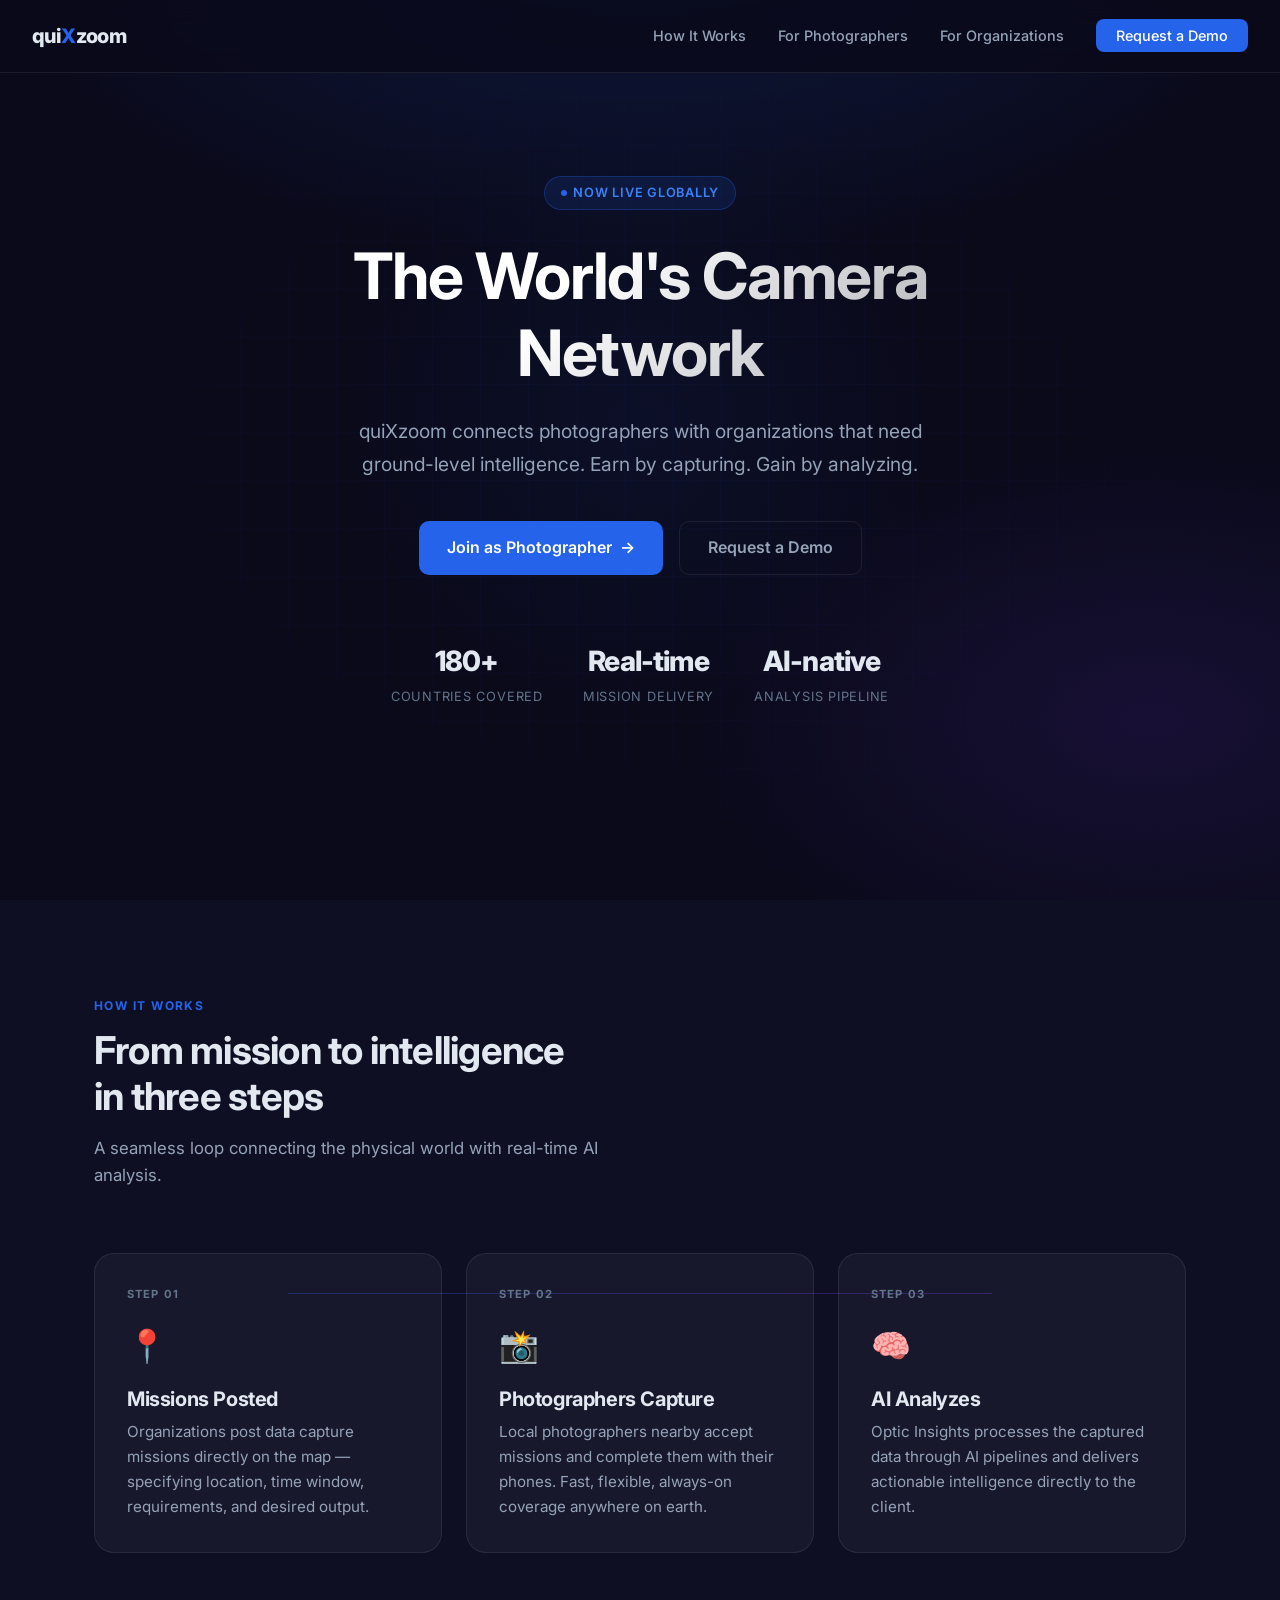
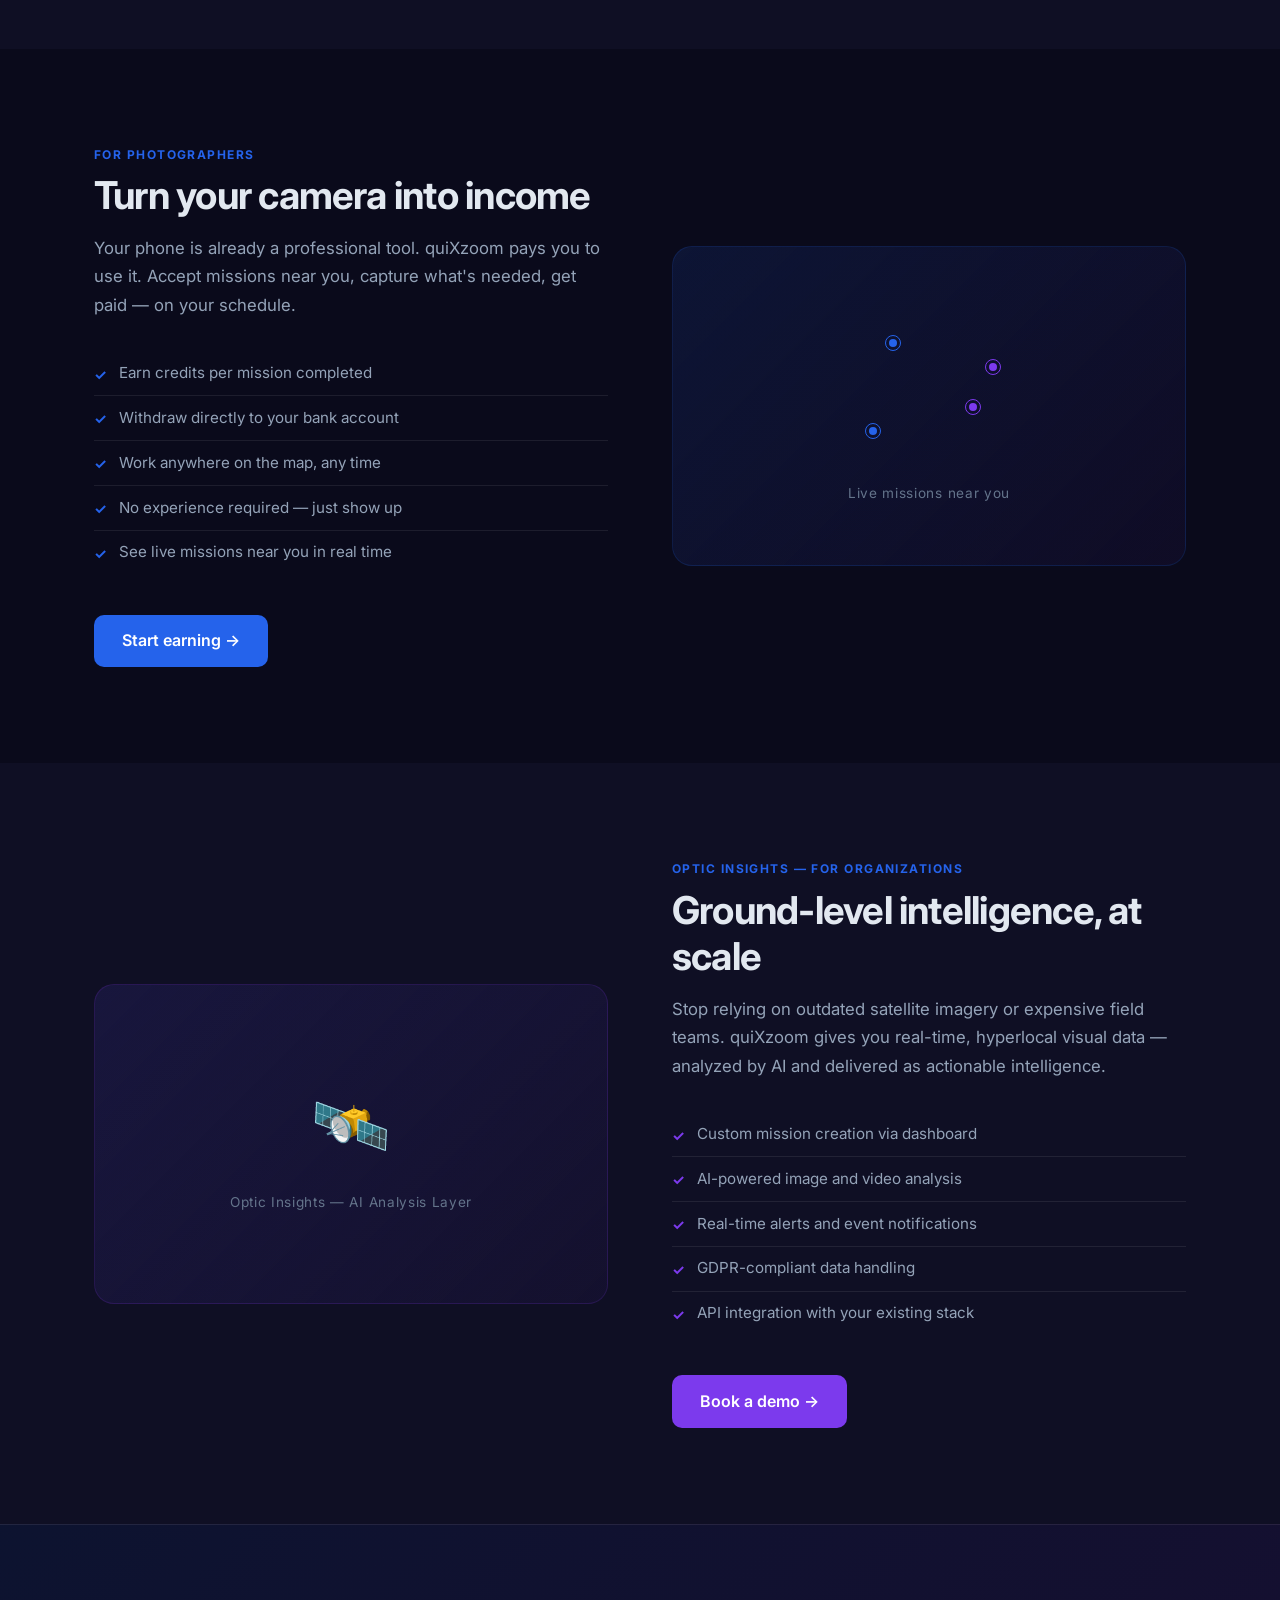
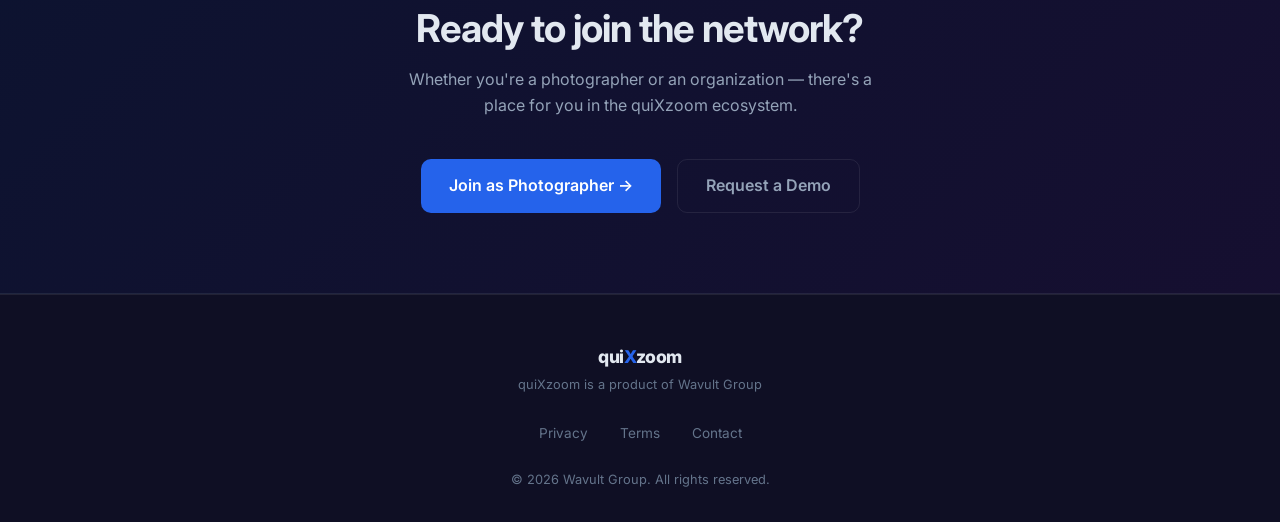
==== index.html @ 342c3b60 "feat: quiXzoom landing page" ====
<!DOCTYPE html>
<html lang="en">
<head>
  <meta charset="UTF-8" />
  <meta name="viewport" content="width=device-width, initial-scale=1.0" />
  <title>quiXzoom — The World's Camera Network</title>
  <meta name="description" content="quiXzoom connects photographers with organizations that need ground-level intelligence. Earn by capturing. Gain by analyzing." />

  <!-- Open Graph -->
  <meta property="og:title" content="quiXzoom — The World's Camera Network" />
  <meta property="og:description" content="Earn by capturing. Gain by analyzing. The global crowdsourced camera intelligence platform." />
  <meta property="og:type" content="website" />
  <meta property="og:url" content="https://quixzoom.com" />
  <meta property="og:image" content="/og-preview.png" />

  <!-- Twitter Card -->
  <meta name="twitter:card" content="summary_large_image" />
  <meta name="twitter:title" content="quiXzoom — The World's Camera Network" />
  <meta name="twitter:description" content="Earn by capturing. Gain by analyzing." />

  <!-- Fonts -->
  <link rel="preconnect" href="https://fonts.googleapis.com" />
  <link rel="preconnect" href="https://fonts.gstatic.com" crossorigin />
  <link href="https://fonts.googleapis.com/css2?family=Inter:wght@400;500;600;700;800&display=swap" rel="stylesheet" />

  <link rel="stylesheet" href="styles.css" />
</head>
<body>

  <!-- ========== NAV ========== -->
  <nav>
    <a href="/" class="nav-logo">qui<span>X</span>zoom</a>
    <ul class="nav-links">
      <li><a href="#how-it-works">How It Works</a></li>
      <li><a href="#photographers">For Photographers</a></li>
      <li><a href="#organizations">For Organizations</a></li>
      <li><a href="mailto:hello@quixzoom.com" class="nav-cta">Request a Demo</a></li>
    </ul>
  </nav>

  <!-- ========== HERO ========== -->
  <section id="hero">
    <div class="hero-bg"></div>
    <div class="container">
      <div class="hero-content">
        <div class="hero-badge">Now live globally</div>

        <h1 class="hero-title">The World's Camera Network</h1>

        <p class="hero-sub">
          quiXzoom connects photographers with organizations that need ground-level intelligence.
          Earn by capturing. Gain by analyzing.
        </p>

        <div class="hero-ctas">
          <a href="/app" class="btn btn-primary">
            Join as Photographer
            <span>→</span>
          </a>
          <a href="mailto:hello@quixzoom.com?subject=Demo request — quiXzoom" class="btn btn-ghost">
            Request a Demo
          </a>
        </div>

        <div class="hero-stats">
          <div class="hero-stat">
            <div class="hero-stat-num">180+</div>
            <div class="hero-stat-label">Countries covered</div>
          </div>
          <div class="hero-stat">
            <div class="hero-stat-num">Real-time</div>
            <div class="hero-stat-label">Mission delivery</div>
          </div>
          <div class="hero-stat">
            <div class="hero-stat-num">AI-native</div>
            <div class="hero-stat-label">Analysis pipeline</div>
          </div>
        </div>
      </div>
    </div>
  </section>

  <!-- ========== HOW IT WORKS ========== -->
  <section id="how-it-works">
    <div class="container">
      <div class="section-header">
        <div class="section-label">How It Works</div>
        <h2 class="section-title">From mission to intelligence<br>in three steps</h2>
        <p class="section-sub">
          A seamless loop connecting the physical world with real-time AI analysis.
        </p>
      </div>

      <div class="steps">
        <div class="step-card">
          <div class="step-number">STEP 01</div>
          <span class="step-icon">📍</span>
          <h3>Missions Posted</h3>
          <p>
            Organizations post data capture missions directly on the map — specifying location,
            time window, requirements, and desired output.
          </p>
        </div>

        <div class="step-card">
          <div class="step-number">STEP 02</div>
          <span class="step-icon">📸</span>
          <h3>Photographers Capture</h3>
          <p>
            Local photographers nearby accept missions and complete them with their phones.
            Fast, flexible, always-on coverage anywhere on earth.
          </p>
        </div>

        <div class="step-card">
          <div class="step-number">STEP 03</div>
          <span class="step-icon">🧠</span>
          <h3>AI Analyzes</h3>
          <p>
            Optic Insights processes the captured data through AI pipelines and delivers
            actionable intelligence directly to the client.
          </p>
        </div>
      </div>
    </div>
  </section>

  <!-- ========== FOR PHOTOGRAPHERS ========== -->
  <section id="photographers">
    <div class="container">
      <div class="split">
        <div class="split-content">
          <div class="section-label">For Photographers</div>
          <h2>Turn your camera into income</h2>
          <p>
            Your phone is already a professional tool. quiXzoom pays you to use it.
            Accept missions near you, capture what's needed, get paid — on your schedule.
          </p>

          <ul class="feature-list">
            <li>Earn credits per mission completed</li>
            <li>Withdraw directly to your bank account</li>
            <li>Work anywhere on the map, any time</li>
            <li>No experience required — just show up</li>
            <li>See live missions near you in real time</li>
          </ul>

          <a href="/app" class="btn btn-primary">Start earning →</a>
        </div>

        <div class="split-visual">
          <div class="map-dots">
            <div class="map-dot"></div>
            <div class="map-dot"></div>
            <div class="map-dot"></div>
            <div class="map-dot"></div>
          </div>
          <div class="visual-label">Live missions near you</div>
        </div>
      </div>
    </div>
  </section>

  <!-- ========== FOR ORGANIZATIONS ========== -->
  <section id="organizations">
    <div class="container">
      <div class="split reverse">
        <div class="split-content">
          <div class="section-label">Optic Insights — For Organizations</div>
          <h2>Ground-level intelligence, at scale</h2>
          <p>
            Stop relying on outdated satellite imagery or expensive field teams.
            quiXzoom gives you real-time, hyperlocal visual data — analyzed by AI
            and delivered as actionable intelligence.
          </p>

          <ul class="feature-list">
            <li>Custom mission creation via dashboard</li>
            <li>AI-powered image and video analysis</li>
            <li>Real-time alerts and event notifications</li>
            <li>GDPR-compliant data handling</li>
            <li>API integration with your existing stack</li>
          </ul>

          <a href="mailto:hello@quixzoom.com?subject=Demo request — Optic Insights" class="btn btn-accent">Book a demo →</a>
        </div>

        <div class="split-visual">
          <span class="visual-icon">🛰️</span>
          <div class="visual-label">Optic Insights — AI Analysis Layer</div>
        </div>
      </div>
    </div>
  </section>

  <!-- ========== CTA BAND ========== -->
  <section id="cta-band">
    <div class="container">
      <h2>Ready to join the network?</h2>
      <p>
        Whether you're a photographer or an organization — there's a place for you in the quiXzoom ecosystem.
      </p>
      <div class="hero-ctas">
        <a href="/app" class="btn btn-primary">Join as Photographer →</a>
        <a href="mailto:hello@quixzoom.com?subject=Demo request — quiXzoom" class="btn btn-ghost">Request a Demo</a>
      </div>
    </div>
  </section>

  <!-- ========== FOOTER ========== -->
  <footer>
    <div class="container">
      <div class="footer-inner">
        <div>
          <div class="footer-logo">qui<span>X</span>zoom</div>
          <div class="footer-tagline">quiXzoom is a product of Wavult Group</div>
        </div>

        <ul class="footer-links">
          <li><a href="/privacy">Privacy</a></li>
          <li><a href="/terms">Terms</a></li>
          <li><a href="mailto:hello@quixzoom.com">Contact</a></li>
        </ul>

        <div class="footer-copy">© 2026 Wavult Group. All rights reserved.</div>
      </div>
    </div>
  </footer>

</body>
</html>
---- styles.css ----
/* ===================================
   quiXzoom Landing Page — styles.css
   =================================== */

:root {
  --qz-dark: #0A0A1B;
  --qz-dark-2: #0F0F24;
  --qz-dark-3: #16162E;
  --qz-blue: #2563EB;
  --qz-blue-light: #3B82F6;
  --qz-accent: #7C3AED;
  --qz-accent-light: #8B5CF6;
  --qz-text: #E2E8F0;
  --qz-text-muted: #94A3B8;
  --qz-text-dim: #64748B;
  --qz-border: rgba(255, 255, 255, 0.08);
  --qz-card: rgba(255, 255, 255, 0.04);
  --qz-card-hover: rgba(255, 255, 255, 0.07);
  --radius: 12px;
  --radius-lg: 20px;
  --transition: 0.2s ease;
  --font: 'Inter', system-ui, -apple-system, sans-serif;
}

/* === RESET === */
*, *::before, *::after {
  box-sizing: border-box;
  margin: 0;
  padding: 0;
}

html {
  scroll-behavior: smooth;
  font-size: 16px;
}

body {
  font-family: var(--font);
  background-color: var(--qz-dark);
  color: var(--qz-text);
  line-height: 1.6;
  overflow-x: hidden;
}

img { display: block; max-width: 100%; }
a { color: inherit; text-decoration: none; }
ul { list-style: none; }

/* === TYPOGRAPHY === */
h1, h2, h3 {
  line-height: 1.2;
  font-weight: 700;
  letter-spacing: -0.02em;
}

h1 { font-size: clamp(2.2rem, 6vw, 4rem); }
h2 { font-size: clamp(1.6rem, 4vw, 2.4rem); }
h3 { font-size: 1.25rem; }

/* === LAYOUT === */
.container {
  width: 100%;
  max-width: 1140px;
  margin: 0 auto;
  padding: 0 1.5rem;
}

section {
  padding: 6rem 0;
}

/* === NAV === */
nav {
  position: fixed;
  top: 0;
  left: 0;
  right: 0;
  z-index: 100;
  display: flex;
  align-items: center;
  justify-content: space-between;
  padding: 1.25rem 2rem;
  background: rgba(10, 10, 27, 0.85);
  backdrop-filter: blur(12px);
  border-bottom: 1px solid var(--qz-border);
}

.nav-logo {
  font-size: 1.25rem;
  font-weight: 800;
  letter-spacing: -0.03em;
  color: var(--qz-text);
}

.nav-logo span {
  color: var(--qz-blue);
}

.nav-links {
  display: flex;
  align-items: center;
  gap: 2rem;
}

.nav-links a {
  color: var(--qz-text-muted);
  font-size: 0.9rem;
  font-weight: 500;
  transition: color var(--transition);
}

.nav-links a:hover {
  color: var(--qz-text);
}

.nav-cta {
  background: var(--qz-blue);
  color: #fff !important;
  padding: 0.5rem 1.25rem;
  border-radius: 8px;
  font-weight: 600;
  transition: background var(--transition), transform var(--transition) !important;
}

.nav-cta:hover {
  background: var(--qz-blue-light) !important;
  transform: translateY(-1px);
}

/* === BUTTONS === */
.btn {
  display: inline-flex;
  align-items: center;
  gap: 0.5rem;
  padding: 0.85rem 1.75rem;
  border-radius: 10px;
  font-size: 1rem;
  font-weight: 600;
  cursor: pointer;
  transition: all var(--transition);
  border: none;
  white-space: nowrap;
}

.btn-primary {
  background: var(--qz-blue);
  color: #fff;
}

.btn-primary:hover {
  background: var(--qz-blue-light);
  transform: translateY(-2px);
  box-shadow: 0 8px 30px rgba(37, 99, 235, 0.4);
}

.btn-ghost {
  background: transparent;
  color: var(--qz-text-muted);
  border: 1px solid var(--qz-border);
}

.btn-ghost:hover {
  color: var(--qz-text);
  border-color: rgba(255, 255, 255, 0.2);
  background: var(--qz-card);
  transform: translateY(-2px);
}

.btn-accent {
  background: var(--qz-accent);
  color: #fff;
}

.btn-accent:hover {
  background: var(--qz-accent-light);
  transform: translateY(-2px);
  box-shadow: 0 8px 30px rgba(124, 58, 237, 0.4);
}

/* === HERO === */
#hero {
  position: relative;
  min-height: 100vh;
  display: flex;
  align-items: center;
  padding-top: 5rem;
  overflow: hidden;
}

.hero-bg {
  position: absolute;
  inset: 0;
  z-index: 0;
  background:
    radial-gradient(ellipse 80% 60% at 50% -10%, rgba(37, 99, 235, 0.18) 0%, transparent 65%),
    radial-gradient(ellipse 60% 50% at 90% 80%, rgba(124, 58, 237, 0.12) 0%, transparent 60%),
    var(--qz-dark);
}

/* Subtle map grid texture */
.hero-bg::before {
  content: '';
  position: absolute;
  inset: 0;
  background-image:
    linear-gradient(rgba(37, 99, 235, 0.04) 1px, transparent 1px),
    linear-gradient(90deg, rgba(37, 99, 235, 0.04) 1px, transparent 1px);
  background-size: 48px 48px;
  mask-image: radial-gradient(ellipse 80% 80% at 50% 50%, black 20%, transparent 80%);
}

/* Glow orbs */
.hero-bg::after {
  content: '';
  position: absolute;
  width: 600px;
  height: 600px;
  top: 50%;
  left: 50%;
  transform: translate(-50%, -55%);
  background: radial-gradient(circle, rgba(37, 99, 235, 0.06) 0%, transparent 70%);
  border-radius: 50%;
  pointer-events: none;
}

.hero-content {
  position: relative;
  z-index: 1;
  text-align: center;
  max-width: 820px;
  margin: 0 auto;
}

.hero-badge {
  display: inline-flex;
  align-items: center;
  gap: 0.4rem;
  background: rgba(37, 99, 235, 0.12);
  border: 1px solid rgba(37, 99, 235, 0.3);
  color: var(--qz-blue-light);
  padding: 0.35rem 1rem;
  border-radius: 100px;
  font-size: 0.8rem;
  font-weight: 600;
  letter-spacing: 0.06em;
  text-transform: uppercase;
  margin-bottom: 1.75rem;
}

.hero-badge::before {
  content: '';
  width: 6px;
  height: 6px;
  background: var(--qz-blue);
  border-radius: 50%;
  animation: pulse-dot 2s infinite;
}

@keyframes pulse-dot {
  0%, 100% { opacity: 1; transform: scale(1); }
  50% { opacity: 0.5; transform: scale(0.8); }
}

.hero-title {
  margin-bottom: 1.5rem;
  background: linear-gradient(135deg, #fff 40%, rgba(255,255,255,0.6) 100%);
  -webkit-background-clip: text;
  -webkit-text-fill-color: transparent;
  background-clip: text;
}

.hero-sub {
  font-size: clamp(1rem, 2.5vw, 1.2rem);
  color: var(--qz-text-muted);
  max-width: 600px;
  margin: 0 auto 2.5rem;
  line-height: 1.7;
}

.hero-ctas {
  display: flex;
  gap: 1rem;
  justify-content: center;
  flex-wrap: wrap;
}

.hero-stats {
  display: flex;
  gap: 2.5rem;
  justify-content: center;
  margin-top: 4rem;
  flex-wrap: wrap;
}

.hero-stat {
  text-align: center;
}

.hero-stat-num {
  font-size: 1.75rem;
  font-weight: 800;
  color: var(--qz-text);
  letter-spacing: -0.03em;
}

.hero-stat-label {
  font-size: 0.8rem;
  color: var(--qz-text-dim);
  text-transform: uppercase;
  letter-spacing: 0.06em;
  margin-top: 0.2rem;
}

/* === HOW IT WORKS === */
#how-it-works {
  background: var(--qz-dark-2);
  position: relative;
}

.section-label {
  font-size: 0.75rem;
  font-weight: 700;
  letter-spacing: 0.12em;
  text-transform: uppercase;
  color: var(--qz-blue);
  margin-bottom: 0.75rem;
}

.section-title {
  margin-bottom: 1rem;
}

.section-sub {
  color: var(--qz-text-muted);
  max-width: 520px;
  font-size: 1.05rem;
}

.section-header {
  margin-bottom: 4rem;
}

.steps {
  display: grid;
  grid-template-columns: repeat(auto-fit, minmax(260px, 1fr));
  gap: 1.5rem;
  position: relative;
}

/* Connector line on desktop */
@media (min-width: 768px) {
  .steps::before {
    content: '';
    position: absolute;
    top: 2.5rem;
    left: calc(16.66% + 0.75rem);
    right: calc(16.66% + 0.75rem);
    height: 1px;
    background: linear-gradient(90deg, var(--qz-blue) 0%, var(--qz-accent) 100%);
    opacity: 0.3;
    z-index: 0;
  }
}

.step-card {
  background: var(--qz-card);
  border: 1px solid var(--qz-border);
  border-radius: var(--radius-lg);
  padding: 2rem;
  position: relative;
  z-index: 1;
  transition: all var(--transition);
}

.step-card:hover {
  background: var(--qz-card-hover);
  border-color: rgba(37, 99, 235, 0.3);
  transform: translateY(-4px);
}

.step-number {
  font-size: 0.7rem;
  font-weight: 700;
  letter-spacing: 0.1em;
  color: var(--qz-text-dim);
  margin-bottom: 1rem;
}

.step-icon {
  font-size: 2rem;
  margin-bottom: 1rem;
  display: block;
}

.step-card h3 {
  margin-bottom: 0.5rem;
  color: var(--qz-text);
}

.step-card p {
  color: var(--qz-text-muted);
  font-size: 0.95rem;
  line-height: 1.65;
}

/* === SPLIT SECTIONS === */
.split {
  display: grid;
  grid-template-columns: 1fr 1fr;
  gap: 4rem;
  align-items: center;
}

.split.reverse {
  direction: rtl;
}

.split.reverse > * {
  direction: ltr;
}

.split-visual {
  background: var(--qz-card);
  border: 1px solid var(--qz-border);
  border-radius: var(--radius-lg);
  padding: 2.5rem;
  min-height: 320px;
  display: flex;
  flex-direction: column;
  justify-content: center;
  align-items: center;
  position: relative;
  overflow: hidden;
}

.split-visual::before {
  content: '';
  position: absolute;
  inset: 0;
  background: linear-gradient(135deg, rgba(37, 99, 235, 0.05) 0%, rgba(124, 58, 237, 0.05) 100%);
}

.visual-icon {
  font-size: 4rem;
  position: relative;
  z-index: 1;
}

.visual-label {
  font-size: 0.85rem;
  color: var(--qz-text-dim);
  margin-top: 1rem;
  position: relative;
  z-index: 1;
  letter-spacing: 0.05em;
}

/* Photographer section */
#photographers {
  background: var(--qz-dark);
}

#photographers .split-visual {
  background: linear-gradient(135deg, rgba(37, 99, 235, 0.08) 0%, rgba(10, 10, 27, 0.9) 100%);
  border-color: rgba(37, 99, 235, 0.2);
}

/* Organizations section */
#organizations {
  background: var(--qz-dark-2);
}

#organizations .split-visual {
  background: linear-gradient(135deg, rgba(124, 58, 237, 0.08) 0%, rgba(15, 15, 36, 0.9) 100%);
  border-color: rgba(124, 58, 237, 0.2);
}

.split-content .section-label {
  margin-bottom: 0.5rem;
}

.split-content h2 {
  margin-bottom: 1rem;
}

.split-content p {
  color: var(--qz-text-muted);
  margin-bottom: 2rem;
  font-size: 1.05rem;
  line-height: 1.7;
}

.feature-list {
  margin-bottom: 2.5rem;
}

.feature-list li {
  display: flex;
  align-items: flex-start;
  gap: 0.75rem;
  padding: 0.6rem 0;
  color: var(--qz-text-muted);
  font-size: 0.95rem;
  border-bottom: 1px solid var(--qz-border);
}

.feature-list li:last-child {
  border-bottom: none;
}

.feature-list li::before {
  content: '✓';
  color: var(--qz-blue);
  font-weight: 700;
  font-size: 0.9rem;
  flex-shrink: 0;
  margin-top: 0.1rem;
}

#organizations .feature-list li::before {
  color: var(--qz-accent);
}

/* === CTA BAND === */
#cta-band {
  padding: 5rem 0;
  background: linear-gradient(135deg, rgba(37, 99, 235, 0.1) 0%, rgba(124, 58, 237, 0.1) 100%);
  border-top: 1px solid var(--qz-border);
  border-bottom: 1px solid var(--qz-border);
  text-align: center;
}

#cta-band h2 {
  margin-bottom: 1rem;
}

#cta-band p {
  color: var(--qz-text-muted);
  max-width: 480px;
  margin: 0 auto 2.5rem;
}

/* === FOOTER === */
footer {
  background: var(--qz-dark-2);
  border-top: 1px solid var(--qz-border);
  padding: 3rem 0 2rem;
}

.footer-inner {
  display: flex;
  flex-direction: column;
  align-items: center;
  gap: 1.5rem;
  text-align: center;
}

.footer-logo {
  font-size: 1.1rem;
  font-weight: 800;
  letter-spacing: -0.03em;
}

.footer-logo span {
  color: var(--qz-blue);
}

.footer-tagline {
  font-size: 0.8rem;
  color: var(--qz-text-dim);
  margin-top: 0.25rem;
}

.footer-links {
  display: flex;
  gap: 2rem;
}

.footer-links a {
  color: var(--qz-text-dim);
  font-size: 0.85rem;
  transition: color var(--transition);
}

.footer-links a:hover {
  color: var(--qz-text-muted);
}

.footer-copy {
  font-size: 0.8rem;
  color: var(--qz-text-dim);
}

/* === MAP DOTS ANIMATION (decorative) === */
.map-dots {
  position: relative;
  width: 200px;
  height: 160px;
}

.map-dot {
  position: absolute;
  width: 8px;
  height: 8px;
  background: var(--qz-blue);
  border-radius: 50%;
  animation: dot-pulse 3s infinite;
}

.map-dot::after {
  content: '';
  position: absolute;
  inset: -4px;
  border-radius: 50%;
  border: 1px solid var(--qz-blue);
  animation: ripple 3s infinite;
}

.map-dot:nth-child(1) { top: 20%; left: 30%; animation-delay: 0s; }
.map-dot:nth-child(2) { top: 60%; left: 70%; animation-delay: 0.8s; background: var(--qz-accent); }
.map-dot:nth-child(2)::after { border-color: var(--qz-accent); }
.map-dot:nth-child(3) { top: 75%; left: 20%; animation-delay: 1.6s; }
.map-dot:nth-child(4) { top: 35%; left: 80%; animation-delay: 2.2s; background: var(--qz-accent); }
.map-dot:nth-child(4)::after { border-color: var(--qz-accent); }

@keyframes dot-pulse {
  0%, 100% { opacity: 1; transform: scale(1); }
  50% { opacity: 0.7; transform: scale(0.9); }
}

@keyframes ripple {
  0% { opacity: 1; transform: scale(1); }
  100% { opacity: 0; transform: scale(3.5); }
}

/* === RESPONSIVE === */
@media (max-width: 768px) {
  nav { padding: 1rem 1.25rem; }

  .nav-links { display: none; }

  .split {
    grid-template-columns: 1fr;
    gap: 2.5rem;
  }

  .split.reverse {
    direction: ltr;
  }

  .split-visual {
    min-height: 200px;
    order: -1;
  }

  section { padding: 4rem 0; }

  .hero-stats { gap: 1.5rem; }
}

@media (max-width: 480px) {
  .hero-ctas { flex-direction: column; align-items: center; }
  .btn { width: 100%; justify-content: center; }
}
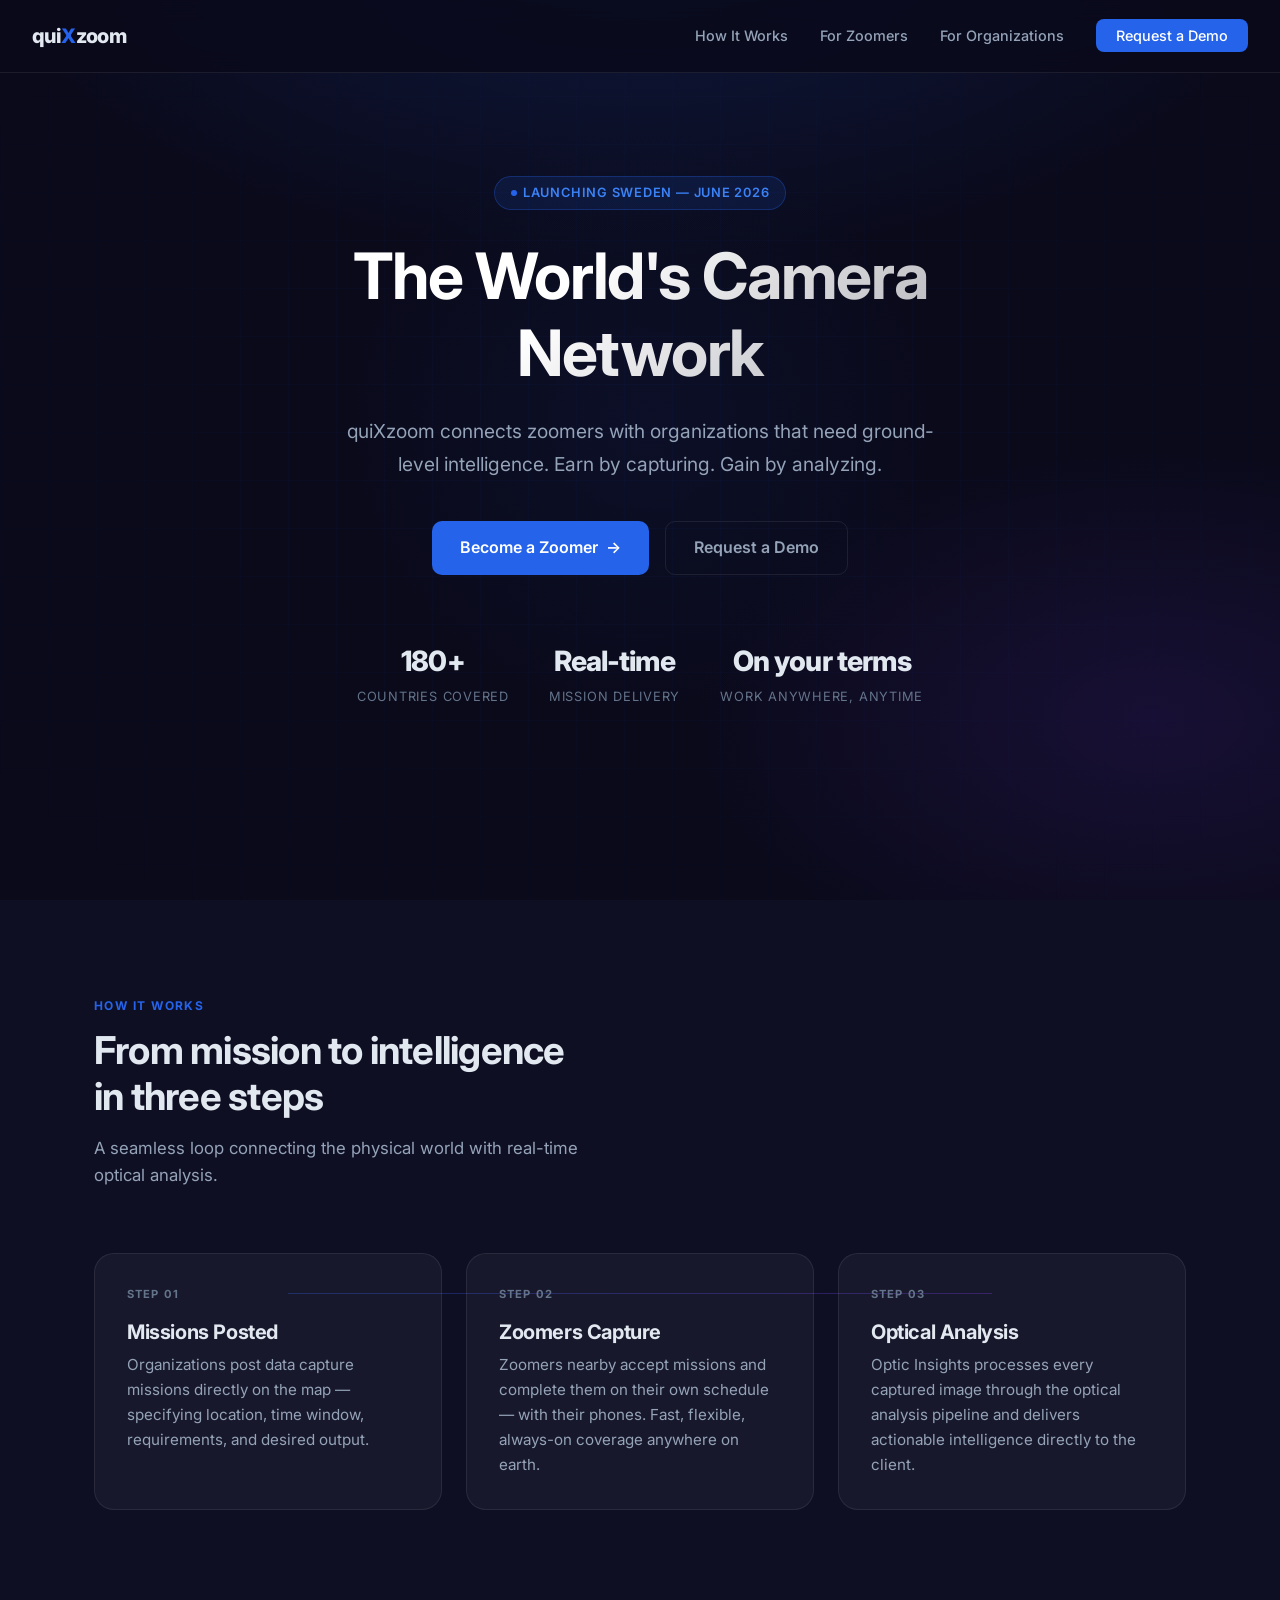
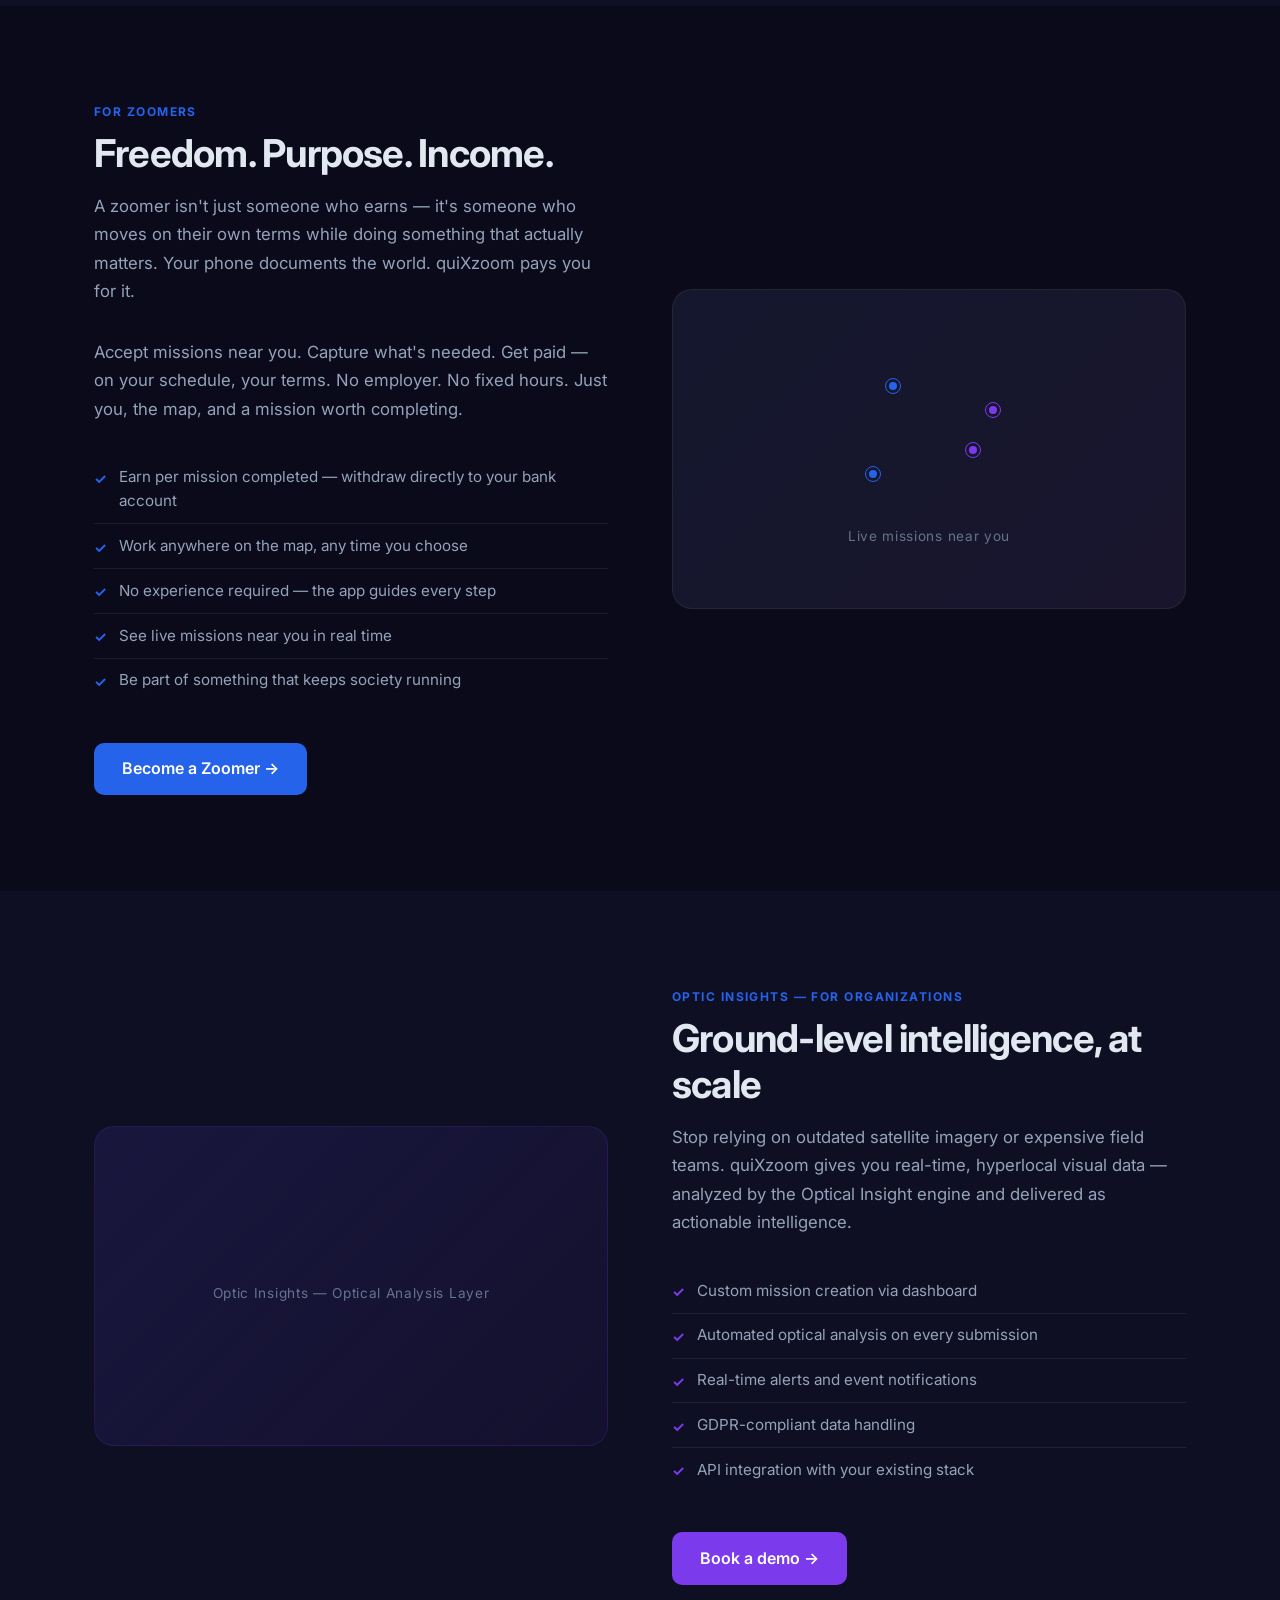
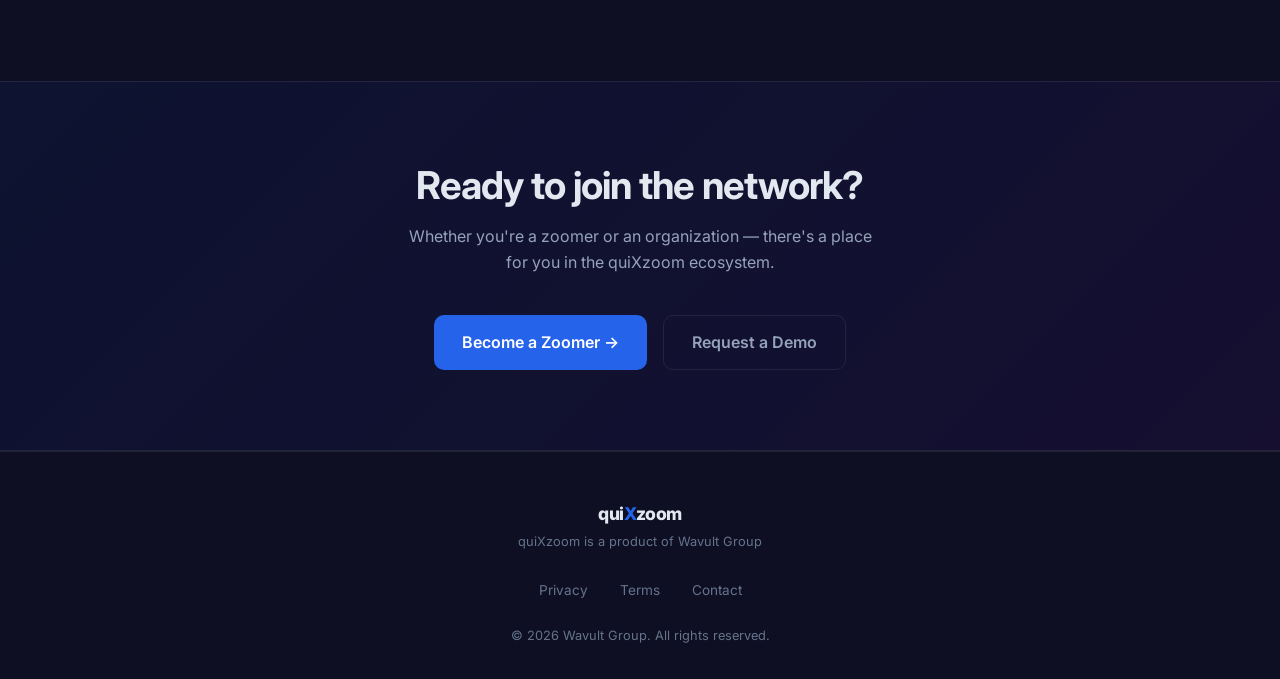
==== commit 6fc1f914: "brand: photographer → zoomer genomgående, identity copy, ta bort emojis och AI-native" ====
--- a/index.html
+++ b/index.html
@@ -4,7 +4,7 @@
   <meta charset="UTF-8" />
   <meta name="viewport" content="width=device-width, initial-scale=1.0" />
   <title>quiXzoom — The World's Camera Network</title>
-  <meta name="description" content="quiXzoom connects photographers with organizations that need ground-level intelligence. Earn by capturing. Gain by analyzing." />
+  <meta name="description" content="quiXzoom connects zoomers with organizations that need ground-level intelligence. Earn by capturing. Gain by analyzing." />
 
   <!-- Open Graph -->
   <meta property="og:title" content="quiXzoom — The World's Camera Network" />
@@ -32,7 +32,7 @@
     <a href="/" class="nav-logo">qui<span>X</span>zoom</a>
     <ul class="nav-links">
       <li><a href="#how-it-works">How It Works</a></li>
-      <li><a href="#photographers">For Photographers</a></li>
+      <li><a href="#zoomers">For Zoomers</a></li>
       <li><a href="#organizations">For Organizations</a></li>
       <li><a href="mailto:hello@quixzoom.com" class="nav-cta">Request a Demo</a></li>
     </ul>
@@ -43,18 +43,18 @@
     <div class="hero-bg"></div>
     <div class="container">
       <div class="hero-content">
-        <div class="hero-badge">Now live globally</div>
+        <div class="hero-badge">Launching Sweden — June 2026</div>
 
         <h1 class="hero-title">The World's Camera Network</h1>
 
         <p class="hero-sub">
-          quiXzoom connects photographers with organizations that need ground-level intelligence.
+          quiXzoom connects zoomers with organizations that need ground-level intelligence.
           Earn by capturing. Gain by analyzing.
         </p>
 
         <div class="hero-ctas">
-          <a href="/app" class="btn btn-primary">
-            Join as Photographer
+          <a href="https://app.quixzoom-eu.pages.dev" class="btn btn-primary">
+            Become a Zoomer
             <span>→</span>
           </a>
           <a href="mailto:hello@quixzoom.com?subject=Demo request — quiXzoom" class="btn btn-ghost">
@@ -72,8 +72,8 @@
             <div class="hero-stat-label">Mission delivery</div>
           </div>
           <div class="hero-stat">
-            <div class="hero-stat-num">AI-native</div>
-            <div class="hero-stat-label">Analysis pipeline</div>
+            <div class="hero-stat-num">On your terms</div>
+            <div class="hero-stat-label">Work anywhere, anytime</div>
           </div>
         </div>
       </div>
@@ -87,14 +87,13 @@
         <div class="section-label">How It Works</div>
         <h2 class="section-title">From mission to intelligence<br>in three steps</h2>
         <p class="section-sub">
-          A seamless loop connecting the physical world with real-time AI analysis.
+          A seamless loop connecting the physical world with real-time optical analysis.
         </p>
       </div>
 
       <div class="steps">
         <div class="step-card">
           <div class="step-number">STEP 01</div>
-          <span class="step-icon">📍</span>
           <h3>Missions Posted</h3>
           <p>
             Organizations post data capture missions directly on the map — specifying location,
@@ -104,20 +103,18 @@
 
         <div class="step-card">
           <div class="step-number">STEP 02</div>
-          <span class="step-icon">📸</span>
-          <h3>Photographers Capture</h3>
-          <p>
-            Local photographers nearby accept missions and complete them with their phones.
+          <h3>Zoomers Capture</h3>
+          <p>
+            Zoomers nearby accept missions and complete them on their own schedule — with their phones.
             Fast, flexible, always-on coverage anywhere on earth.
           </p>
         </div>
 
         <div class="step-card">
           <div class="step-number">STEP 03</div>
-          <span class="step-icon">🧠</span>
-          <h3>AI Analyzes</h3>
-          <p>
-            Optic Insights processes the captured data through AI pipelines and delivers
+          <h3>Optical Analysis</h3>
+          <p>
+            Optic Insights processes every captured image through the optical analysis pipeline and delivers
             actionable intelligence directly to the client.
           </p>
         </div>
@@ -125,27 +122,32 @@
     </div>
   </section>
 
-  <!-- ========== FOR PHOTOGRAPHERS ========== -->
-  <section id="photographers">
+  <!-- ========== FOR ZOOMERS ========== -->
+  <section id="zoomers">
     <div class="container">
       <div class="split">
         <div class="split-content">
-          <div class="section-label">For Photographers</div>
-          <h2>Turn your camera into income</h2>
-          <p>
-            Your phone is already a professional tool. quiXzoom pays you to use it.
-            Accept missions near you, capture what's needed, get paid — on your schedule.
+          <div class="section-label">For Zoomers</div>
+          <h2>Freedom. Purpose. Income.</h2>
+          <p>
+            A zoomer isn't just someone who earns — it's someone who moves on their own terms
+            while doing something that actually matters. Your phone documents the world.
+            quiXzoom pays you for it.
+          </p>
+          <p>
+            Accept missions near you. Capture what's needed. Get paid — on your schedule, your terms.
+            No employer. No fixed hours. Just you, the map, and a mission worth completing.
           </p>
 
           <ul class="feature-list">
-            <li>Earn credits per mission completed</li>
-            <li>Withdraw directly to your bank account</li>
-            <li>Work anywhere on the map, any time</li>
-            <li>No experience required — just show up</li>
+            <li>Earn per mission completed — withdraw directly to your bank account</li>
+            <li>Work anywhere on the map, any time you choose</li>
+            <li>No experience required — the app guides every step</li>
             <li>See live missions near you in real time</li>
+            <li>Be part of something that keeps society running</li>
           </ul>
 
-          <a href="/app" class="btn btn-primary">Start earning →</a>
+          <a href="https://app.quixzoom-eu.pages.dev" class="btn btn-primary">Become a Zoomer →</a>
         </div>
 
         <div class="split-visual">
@@ -170,13 +172,13 @@
           <h2>Ground-level intelligence, at scale</h2>
           <p>
             Stop relying on outdated satellite imagery or expensive field teams.
-            quiXzoom gives you real-time, hyperlocal visual data — analyzed by AI
-            and delivered as actionable intelligence.
+            quiXzoom gives you real-time, hyperlocal visual data — analyzed by the
+            Optical Insight engine and delivered as actionable intelligence.
           </p>
 
           <ul class="feature-list">
             <li>Custom mission creation via dashboard</li>
-            <li>AI-powered image and video analysis</li>
+            <li>Automated optical analysis on every submission</li>
             <li>Real-time alerts and event notifications</li>
             <li>GDPR-compliant data handling</li>
             <li>API integration with your existing stack</li>
@@ -186,8 +188,7 @@
         </div>
 
         <div class="split-visual">
-          <span class="visual-icon">🛰️</span>
-          <div class="visual-label">Optic Insights — AI Analysis Layer</div>
+          <div class="visual-label">Optic Insights — Optical Analysis Layer</div>
         </div>
       </div>
     </div>
@@ -198,10 +199,10 @@
     <div class="container">
       <h2>Ready to join the network?</h2>
       <p>
-        Whether you're a photographer or an organization — there's a place for you in the quiXzoom ecosystem.
+        Whether you're a zoomer or an organization — there's a place for you in the quiXzoom ecosystem.
       </p>
       <div class="hero-ctas">
-        <a href="/app" class="btn btn-primary">Join as Photographer →</a>
+        <a href="https://app.quixzoom-eu.pages.dev" class="btn btn-primary">Become a Zoomer →</a>
         <a href="mailto:hello@quixzoom.com?subject=Demo request — quiXzoom" class="btn btn-ghost">Request a Demo</a>
       </div>
     </div>
